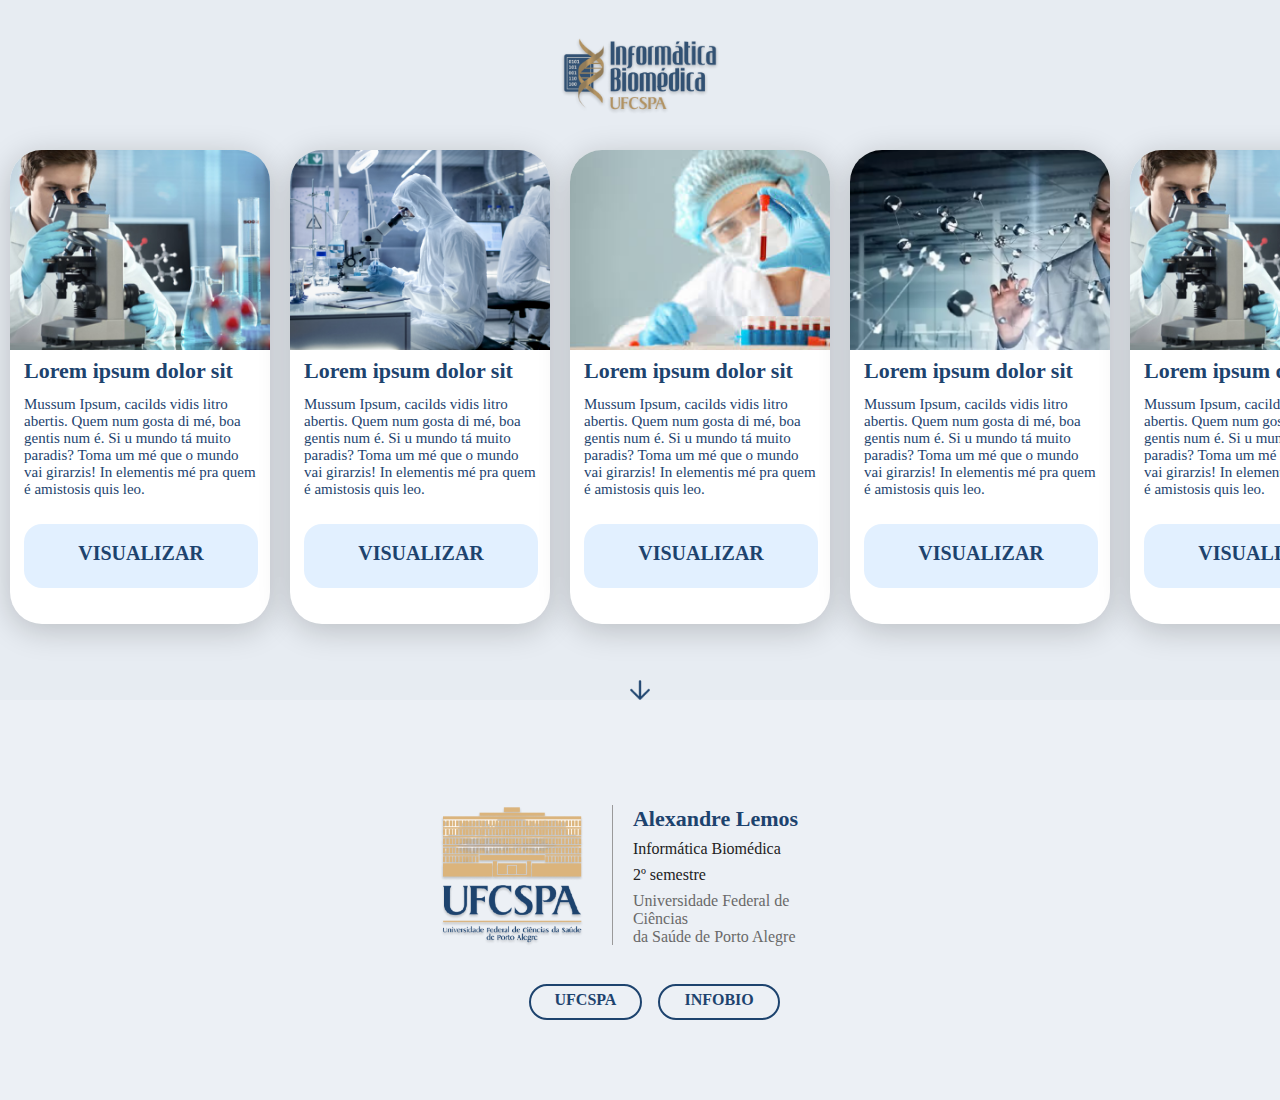
==== index.html @ 5e4c0555 "Add files via upload" ====
<!DOCTYPE html>
<html lang="pt">
    <head>
    <meta charset="UTF-8">
    <meta name="viewport" content="width=device-width, initial-scale=1.0">
    <link rel="icon" href="favicon.ico" type="image/x-icon">
    <meta name="theme-color" content="#E83B78" />
    <meta name="apple-mobile-web-app-status-bar-style" content="#E83B78">
    <meta name="msapplication-navbutton-color" content="#E83B78">
    
    <!-- Primary Meta Tags -->
    <title>Portfólio</title>
    <meta name="title" content="Portfólio - Alexandre Lemos da Silva">
    <meta name="description" content="Portfólio apresentado como componente parcial de avaliação da disciplina Terminologia e Documentação em Saúde, ministrada por Adriana Paz e Graciele Linch.">

    <!-- Open Graph / Facebook -->
    <meta property="og:site_name" content="Portfólio - Alexandre Lemos da Silva">
    <meta property="og:type" content="website">
    <meta property="og:url" content="https://www.lamurescarfs.com.br/">
    <meta property="og:title" content="Portfólio - Alexandre Lemos da Silva">
    <meta property="og:description" content="Portfólio apresentado como componente parcial de avaliação da disciplina Terminologia e Documentação em Saúde, ministrada por Adriana Paz e Graciele Linch.">
    <meta property="og:image:secure_url" itemprop="image" content="https://www.lamurescarfs.com.br/img/carousel/img6.png">
    <meta property="og:updated_time" content="1440432930" />

    <!-- Twitter -->
    <meta property="twitter:card" content="summary_large_image">
    <meta property="twitter:url" content="https://www.lamurescarfs.com.br/">
    <meta property="twitter:title" content="Portfólio - Alexandre Lemos da Silva">
    <meta property="twitter:description" content="Portfólio apresentado como componente parcial de avaliação da disciplina Terminologia e Documentação em Saúde, ministrada por Adriana Paz e Graciele Linch.">
    <meta property="twitter:image" content="https://www.lamurescarfs.com.br/img/carousel/img6.png">
        
    <link rel="stylesheet" href="css/index.css">
    <link href="https://fonts.googleapis.com/css2?family=Antic+Didone&display=swap" rel="stylesheet">
    <link href="https://fonts.googleapis.com/css2?family=Roboto:wght@400;700;900&display=swap" rel="stylesheet">
</head>

<body>
    <header>
        <div id="logo_infobio"></div>
    </header>
    
    <div id="carrosel">
        <div class="cards">
          <div class="animacao">                   
              
            <div class="first">
                <div class="card">
                    <div class="img a"></div>
                    <div class="titulo">Lorem ipsum dolor sit</div>
                    <div class="desc">Mussum Ipsum, cacilds vidis litro abertis. Quem num gosta di mé, boa gentis num é. Si u mundo tá muito paradis? Toma um mé que o mundo vai girarzis! In elementis mé pra quem é amistosis quis leo. </div>
                    <div class="botao" onclick="abrir('card.html')">VISUALIZAR</div>
                </div>
            </div> 
              
            <div>
                <div class="card">
                    <div class="img b"></div>
                    <div class="titulo">Lorem ipsum dolor sit</div>
                    <div class="desc">Mussum Ipsum, cacilds vidis litro abertis. Quem num gosta di mé, boa gentis num é. Si u mundo tá muito paradis? Toma um mé que o mundo vai girarzis! In elementis mé pra quem é amistosis quis leo. </div>
                    <div class="botao" onclick="abrir('card.html')">VISUALIZAR</div>
                </div>
            </div> 
            
            <div>
                <div class="card">
                    <div class="img c"></div>
                    <div class="titulo">Lorem ipsum dolor sit</div>
                    <div class="desc">Mussum Ipsum, cacilds vidis litro abertis. Quem num gosta di mé, boa gentis num é. Si u mundo tá muito paradis? Toma um mé que o mundo vai girarzis! In elementis mé pra quem é amistosis quis leo. </div>
                    <div class="botao" onclick="abrir('card.html')">VISUALIZAR</div>
                </div>
            </div> 
              
            <div>
                <div class="card">
                    <div class="img d"></div>
                    <div class="titulo">Lorem ipsum dolor sit</div>
                    <div class="desc">Mussum Ipsum, cacilds vidis litro abertis. Quem num gosta di mé, boa gentis num é. Si u mundo tá muito paradis? Toma um mé que o mundo vai girarzis! In elementis mé pra quem é amistosis quis leo. </div>
                    <div class="botao" onclick="abrir('card.html')">VISUALIZAR</div>
                </div>
            </div> 
              
            <div>
                <div class="card">
                    <div class="img e"></div>
                    <div class="titulo">Lorem ipsum dolor sit</div>
                    <div class="desc">Mussum Ipsum, cacilds vidis litro abertis. Quem num gosta di mé, boa gentis num é. Si u mundo tá muito paradis? Toma um mé que o mundo vai girarzis! In elementis mé pra quem é amistosis quis leo. </div>
                    <div class="botao" onclick="abrir('card.html')">VISUALIZAR</div>
                </div>
            </div>
              
            <div>
                <div class="card">
                    <div class="img f"></div>
                    <div class="titulo">Lorem ipsum dolor sit</div>
                    <div class="desc">Mussum Ipsum, cacilds vidis litro abertis. Quem num gosta di mé, boa gentis num é. Si u mundo tá muito paradis? Toma um mé que o mundo vai girarzis! In elementis mé pra quem é amistosis quis leo. </div>
                    <div class="botao" onclick="abrir('card.html')">VISUALIZAR</div>
                </div>
            </div> 
              
            <div>
                <div class="card">
                    <div class="img g"></div>
                    <div class="titulo">Lorem ipsum dolor sit</div>
                    <div class="desc">Mussum Ipsum, cacilds vidis litro abertis. Quem num gosta di mé, boa gentis num é. Si u mundo tá muito paradis? Toma um mé que o mundo vai girarzis! In elementis mé pra quem é amistosis quis leo. </div>
                    <div class="botao" onclick="abrir('card.html')">VISUALIZAR</div>
                </div>
            </div> 
             
            <!-- cut -->
          </div>
        </div>
        
        <div id="seta"></div>
    </div>   
    
    <footer>
        <div id="info_cab">
            <div id="logo_ufcspa"></div>
            <div class="linha_div"></div>
            <div class="dados">
                <div class="titulo">Alexandre Lemos</div>
                <div class="texto">Informática Biomédica</div>
                <div class="texto">2º semestre</div>
                <div class="texto2">Universidade Federal de Ciências<br>da Saúde de Porto Alegre</div>
            </div>
        </div>
        
        <div id="botoes_links">
            <div class="rd_botao" onclick="abrir('ufcspa.html')">UFCSPA</div>
            <div class="rd_botao" onclick="abrir('infobio.html')">INFOBIO</div>
        </div>
    </footer>
    
</body>
</html>


<script type="text/javascript" src="js/jquery.min.js"></script>
<script type="text/javascript" src="js/jquery.cookie.js">
</script>
<script type="text/javascript" src="js/carousel.js"></script>
<script>
    window.onload = function () {
        $("html").css('height', 'auto');
        $("html").css('overflow', 'auto');

        $("body").css('height', 'auto');
       
        $("#onLoading").css('opacity', '0');  
        initSmoothScrolling('.cards','smoothscroll');
        
        setTimeout(function() {
            $('#onLoading').css('display', 'none');
        }, 1000);
    };    
    
    function abrir(pagina) {
        document.location.href = pagina;
    }
</script>
---- css/index.css ----
html {
    margin: 0;
    overflow-x: hidden;
    scroll-behavior: smooth;
    height: 100%;
    overflow: hidden;
}

body{
    background-color: #E7ECF2;
    margin: 0;
    overflow-x: hidden;
    animation: animBackBody 50s ease infinite;
    height: 100%;
    overflow: hidden;
}

#carrossel {
    position: relative;
    width: 100%;
}

.animacao {
  width: auto;
  height: 100px;
  font-size: 0px;
}

.animacao > div {
  display: inline-block;
  width: auto;
  float: none;
  padding: 0 10px;
}

header {
    width: 100%;
    height: 150px;
}

#logo_infobio {
    margin-left: auto;
    margin-right: auto;
    width: 160px;
    height: 150px;
    
    background-image: url(../img/logo_infobio.png);
    background-position: center;
    background-repeat: no-repeat;
    background-size: contain;
}

.cards {
    overflow: hidden;
    width: 100%;
    
    margin-top: -28px;
    padding-top: 28px;
    height: 530px;
}

.card {
    width: 260px;
    height: 474px;
    background-color: #FFFFFF;
    box-shadow: 0px 6px 32px rgba(0, 0, 0, 0.2);
    border-radius: 32px;
}

.card .img {
    background-repeat: no-repeat;
    background-size: cover;
    background-position: center;
    
    position: relative;
    width: 260px;
    height: 200px;
    
    background-color: #E2F0FF;
    border-radius: 32px 32px 0px 0px;
}

.card .img.a {
    background-image: url(../img/noticias_min/a.png)
}

.card .img.b {
    background-image: url(../img/noticias_min/b.png)
}

.card .img.c {
    background-image: url(../img/noticias_min/c.png)
}

.card .img.d {
    background-image: url(../img/noticias_min/d.png)
}

.card .img.e {
    background-image: url(../img/noticias_min/a.png)
}

.card .img.f {
    background-image: url(../img/noticias_min/b.png)
}

.card .img.g {
    background-image: url(../img/noticias_min/c.png)
}

.card .titulo {
    position: relative;
    color: #1D436E;
    width: 100%;
    
    font-family: "Roboto Condensed";
    font-size: 22px;
    font-weight: 800;
    
    padding-top: 8px;
    padding-left: 14px;
}

.card .desc {
    position: relative;
    margin: 0px;
    color: #1D436E;
    width: 90%;
    
    font-family: "Roboto Condensed";
    font-size: 15px;
    font-weight: 400;
    
    padding-top: 12px;
    padding-left: 14px;
}

.card .botao {
    width: 90%;
    height: 46px;
    
    
    position: relative;
    left: 14px;
    top: 26px;
    
    
    
    background-color: #E2F0FF;
    border-radius: 18px;
    
    color: #1D436E;
    font-family: "Roboto Condensed";
    text-align: center;
    
    font-size: 20px;
    font-weight: 800;
    padding-top: 18px;
    
    cursor: pointer;
    
    transition: ease 0.25s;
}

.card .botao:hover{
    top: 24px;
    box-shadow: 0px 8px 16px rgba(0, 0, 0, 0.2);
}

#seta {
    width: 20px;
    height: 20px;
    
    margin-left: auto;
    margin-right: auto;
    
    background-image: url(../img/seta.png);
    background-repeat: no-repeat;
    background-position: center;
    background-size: contain;
    
    animation: animSeta 2s infinite;
}

@keyframes animSeta {
    0%, 100% {
        margin-top: 0px;
        margin-bottom: 32px;
    }
    50% {
        margin-top: -12px;
        margin-bottom: 44px;
    }
}

footer {
    width: 100%;
    height: 350px;
    
    padding-top: 50px;
    
    background-color: #ECF0F5;
}

#info_cab {
    width: 415px;
    height: 250px;
    
    margin-left: auto;
    margin-right: auto;
    
    display: flex;
    flex-direction: row;
}

#logo_ufcspa {
    width: 160px;
    height: 250px;
    
    background-image: url(../img/logo_ufcspa.png);
    background-position: center;
    background-repeat: no-repeat;
    background-size: contain;
}

.linha_div {
    width: 1px;
    height: 140px;
    
    margin-top: calc((250px - 140px)/2);
    
    background-color: #9A9A9A;
    margin-left: 20px;
}

#info_cab .dados {
    margin-left: 20px;
    margin-top: 56px;
    
    font-family: "Roboto Condensed";
    font-size: 16px;
}

#info_cab .dados div {
    margin-bottom: 8px;
}

.dados .titulo {
    color: #1D436E;
    font-size: 22px;
    font-weight: 600;
}

.dados .texto {
    color: #222222;
    font-weight: 400;
}

.dados .texto2 {
    color: #696969;
    font-weight: 400;
}

#botoes_links {
    width: 223px;
    height: 32px;
    
    margin-top: -14px;
    margin-left: auto;
    margin-right: auto;
    
    display: flex;
    align-items: center;
}

.rd_botao {
    height: 27px;
    width: auto;
    
    padding-left: 24px;
    padding-right: 24px;
    padding-top: 5px;
    
    font-family: "Roboto Condensed";
    font-weight: 600;
    font-size: 16px;
    
    border-style: solid;
    border-width: 2px;
    border-radius: 26px;
    border-color: #1D436E;
    color: #1D436E;
    
    cursor: pointer;
    transition: ease 0.2s;
}

.rd_botao:hover {
    background-color: #1D436E;
    color: #FFFFFF;
}

.rd_botao + .rd_botao {
    margin-left: 16px;
}
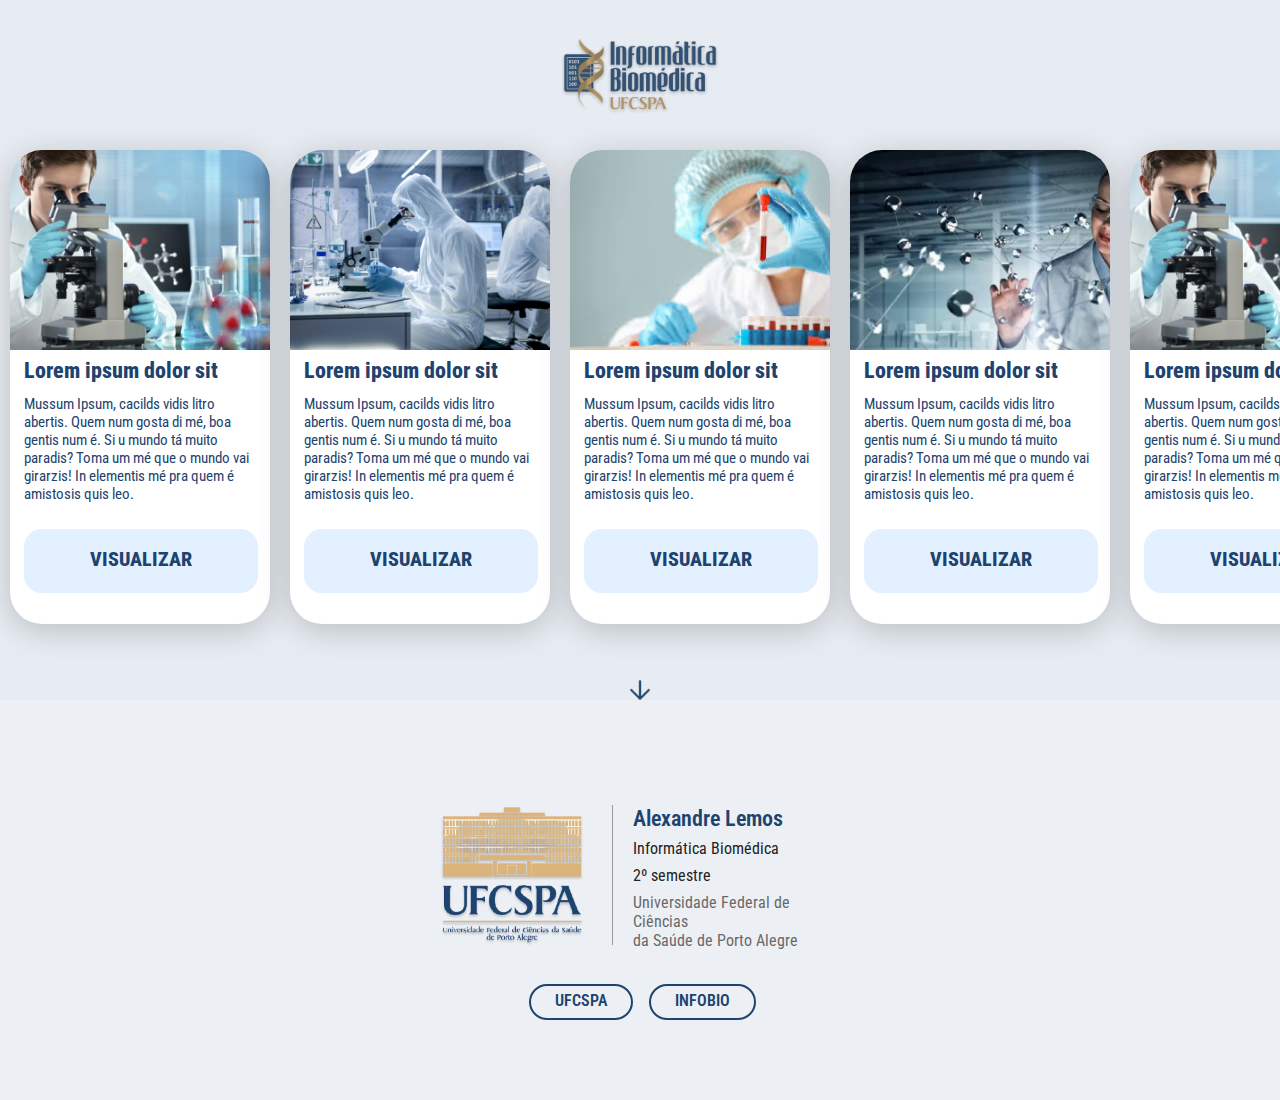
==== commit 84549d06: "Add files via upload" ====
--- a/index.html
+++ b/index.html
@@ -31,7 +31,7 @@
         
     <link rel="stylesheet" href="css/index.css">
     <link href="https://fonts.googleapis.com/css2?family=Antic+Didone&display=swap" rel="stylesheet">
-    <link href="https://fonts.googleapis.com/css2?family=Roboto:wght@400;700;900&display=swap" rel="stylesheet">
+    <link href="https://fonts.googleapis.com/css2?family=Roboto Condensed:wght@400;700;900&display=swap" rel="stylesheet">
 </head>
 
 <body>
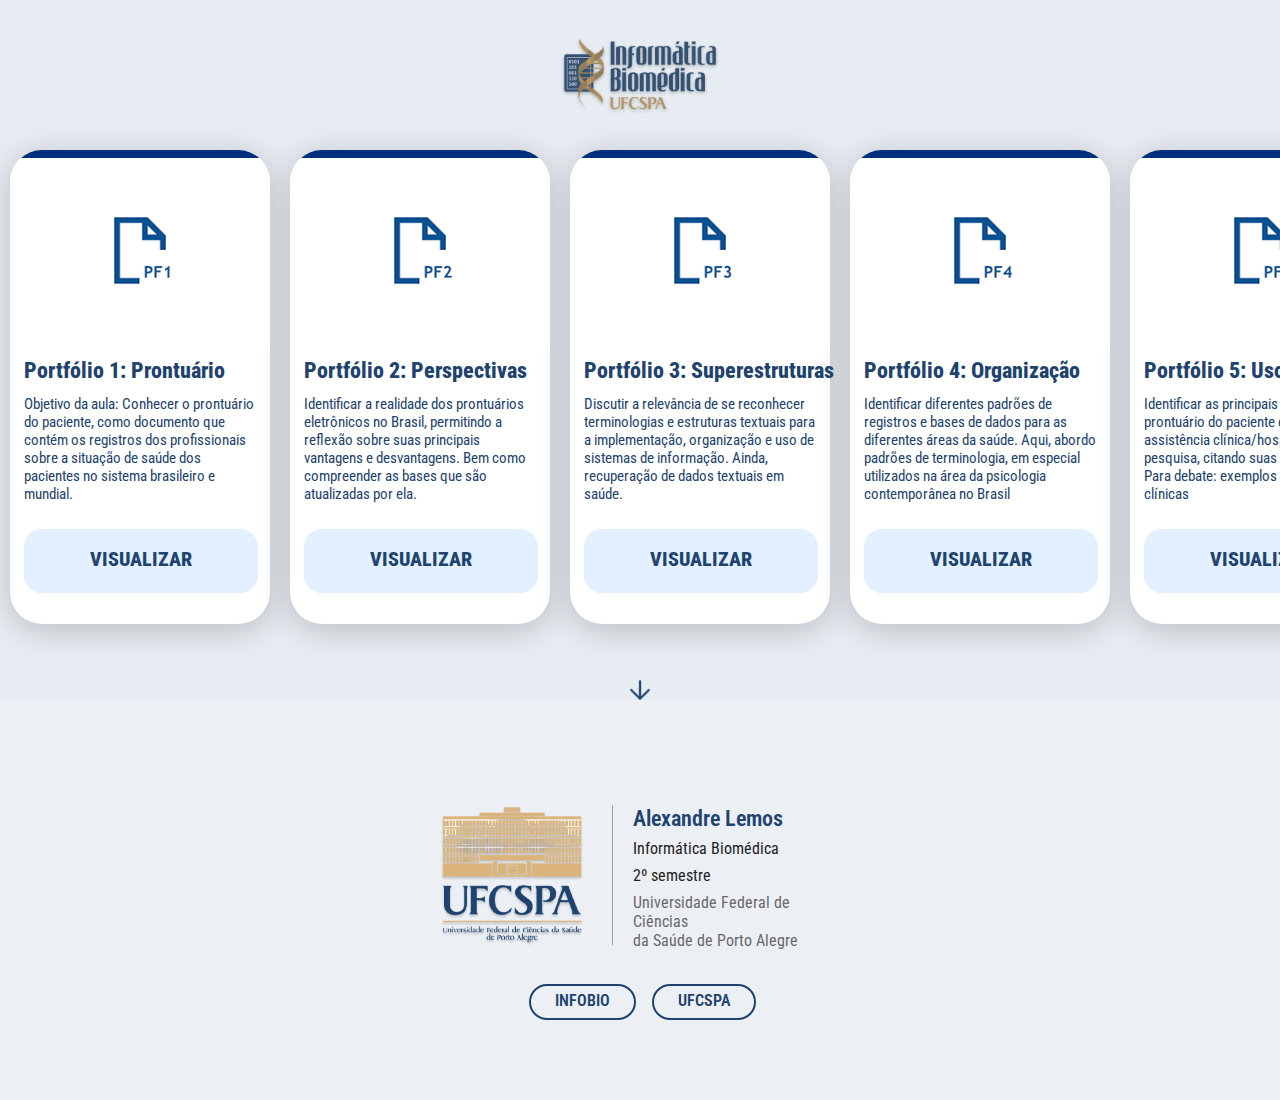
==== commit 92e1c0ac: "Add files via upload" ====
--- a/index.html
+++ b/index.html
@@ -12,22 +12,6 @@
     <title>Portfólio</title>
     <meta name="title" content="Portfólio - Alexandre Lemos da Silva">
     <meta name="description" content="Portfólio apresentado como componente parcial de avaliação da disciplina Terminologia e Documentação em Saúde, ministrada por Adriana Paz e Graciele Linch.">
-
-    <!-- Open Graph / Facebook -->
-    <meta property="og:site_name" content="Portfólio - Alexandre Lemos da Silva">
-    <meta property="og:type" content="website">
-    <meta property="og:url" content="https://www.lamurescarfs.com.br/">
-    <meta property="og:title" content="Portfólio - Alexandre Lemos da Silva">
-    <meta property="og:description" content="Portfólio apresentado como componente parcial de avaliação da disciplina Terminologia e Documentação em Saúde, ministrada por Adriana Paz e Graciele Linch.">
-    <meta property="og:image:secure_url" itemprop="image" content="https://www.lamurescarfs.com.br/img/carousel/img6.png">
-    <meta property="og:updated_time" content="1440432930" />
-
-    <!-- Twitter -->
-    <meta property="twitter:card" content="summary_large_image">
-    <meta property="twitter:url" content="https://www.lamurescarfs.com.br/">
-    <meta property="twitter:title" content="Portfólio - Alexandre Lemos da Silva">
-    <meta property="twitter:description" content="Portfólio apresentado como componente parcial de avaliação da disciplina Terminologia e Documentação em Saúde, ministrada por Adriana Paz e Graciele Linch.">
-    <meta property="twitter:image" content="https://www.lamurescarfs.com.br/img/carousel/img6.png">
         
     <link rel="stylesheet" href="css/index.css">
     <link href="https://fonts.googleapis.com/css2?family=Antic+Didone&display=swap" rel="stylesheet">
@@ -36,7 +20,7 @@
 
 <body>
     <header>
-        <div id="logo_infobio"></div>
+        <div  id="logo_infobio" onclick="abrir('main.html')"></div>
     </header>
     
     <div id="carrosel">
@@ -46,63 +30,63 @@
             <div class="first">
                 <div class="card">
                     <div class="img a"></div>
-                    <div class="titulo">Lorem ipsum dolor sit</div>
-                    <div class="desc">Mussum Ipsum, cacilds vidis litro abertis. Quem num gosta di mé, boa gentis num é. Si u mundo tá muito paradis? Toma um mé que o mundo vai girarzis! In elementis mé pra quem é amistosis quis leo. </div>
-                    <div class="botao" onclick="abrir('card.html')">VISUALIZAR</div>
+                    <div class="titulo">Portfólio 1: Prontuário</div>
+                    <div class="desc">Objetivo da aula: Conhecer o prontuário do paciente, como documento que contém os registros dos profissionais sobre a situação de saúde dos pacientes no sistema brasileiro e mundial.</div>
+                    <div class="botao" onclick="abrir('html/pf1.html')">VISUALIZAR</div>
                 </div>
             </div> 
               
             <div>
                 <div class="card">
                     <div class="img b"></div>
-                    <div class="titulo">Lorem ipsum dolor sit</div>
-                    <div class="desc">Mussum Ipsum, cacilds vidis litro abertis. Quem num gosta di mé, boa gentis num é. Si u mundo tá muito paradis? Toma um mé que o mundo vai girarzis! In elementis mé pra quem é amistosis quis leo. </div>
-                    <div class="botao" onclick="abrir('card.html')">VISUALIZAR</div>
+                    <div class="titulo">Portfólio 2: Perspectivas</div>
+                    <div class="desc">Identificar a realidade dos prontuários eletrônicos no Brasil, permitindo a reflexão sobre  suas principais vantagens e desvantagens. Bem como compreender as bases que são atualizadas por ela.</div>
+                    <div class="botao" onclick="abrir('html/pf2.html')">VISUALIZAR</div>
                 </div>
             </div> 
             
             <div>
                 <div class="card">
                     <div class="img c"></div>
-                    <div class="titulo">Lorem ipsum dolor sit</div>
-                    <div class="desc">Mussum Ipsum, cacilds vidis litro abertis. Quem num gosta di mé, boa gentis num é. Si u mundo tá muito paradis? Toma um mé que o mundo vai girarzis! In elementis mé pra quem é amistosis quis leo. </div>
-                    <div class="botao" onclick="abrir('card.html')">VISUALIZAR</div>
+                    <div class="titulo">Portfólio 3: Superestruturas</div>
+                    <div class="desc">Discutir a relevância de se reconhecer terminologias e estruturas textuais para a implementação, organização e uso de sistemas de informação. Ainda, recuperação de dados textuais em saúde. </div>
+                    <div class="botao" onclick="abrir('html/pf3.html')">VISUALIZAR</div>
                 </div>
             </div> 
               
             <div>
                 <div class="card">
                     <div class="img d"></div>
-                    <div class="titulo">Lorem ipsum dolor sit</div>
-                    <div class="desc">Mussum Ipsum, cacilds vidis litro abertis. Quem num gosta di mé, boa gentis num é. Si u mundo tá muito paradis? Toma um mé que o mundo vai girarzis! In elementis mé pra quem é amistosis quis leo. </div>
-                    <div class="botao" onclick="abrir('card.html')">VISUALIZAR</div>
+                    <div class="titulo">Portfólio 4: Organização</div>
+                    <div class="desc">Identificar diferentes padrões de registros e bases de dados para as diferentes áreas da saúde. Aqui, abordo padrões de terminologia, em especial utilizados na área da psicologia contemporânea no Brasil </div>
+                    <div class="botao" onclick="abrir('html/pf4.html')">VISUALIZAR</div>
                 </div>
             </div> 
               
             <div>
                 <div class="card">
                     <div class="img e"></div>
-                    <div class="titulo">Lorem ipsum dolor sit</div>
-                    <div class="desc">Mussum Ipsum, cacilds vidis litro abertis. Quem num gosta di mé, boa gentis num é. Si u mundo tá muito paradis? Toma um mé que o mundo vai girarzis! In elementis mé pra quem é amistosis quis leo. </div>
-                    <div class="botao" onclick="abrir('card.html')">VISUALIZAR</div>
+                    <div class="titulo">Portfólio 5: Usos</div>
+                    <div class="desc">Identificar as principais funções do prontuário do paciente enquanto assistência clínica/hospitalar, ensino e pesquisa, citando suas consequências. Para debate: exemplos de pesquisas clínicas </div>
+                    <div class="botao" onclick="abrir('html/pf5.html')">VISUALIZAR</div>
                 </div>
             </div>
               
             <div>
                 <div class="card">
                     <div class="img f"></div>
-                    <div class="titulo">Lorem ipsum dolor sit</div>
-                    <div class="desc">Mussum Ipsum, cacilds vidis litro abertis. Quem num gosta di mé, boa gentis num é. Si u mundo tá muito paradis? Toma um mé que o mundo vai girarzis! In elementis mé pra quem é amistosis quis leo. </div>
-                    <div class="botao" onclick="abrir('card.html')">VISUALIZAR</div>
+                    <div class="titulo">Portfólio 6: Ética</div>
+                    <div class="desc">Reconhecer as atribuições desse profissional no cerne da equipe de saúde, quanto ao registro de informações geradas pelo próprio e a visualização de informações registradas por outros profissionais. </div>
+                    <div class="botao" onclick="abrir('html/pf6.html')">VISUALIZAR</div>
                 </div>
             </div> 
               
             <div>
                 <div class="card">
                     <div class="img g"></div>
-                    <div class="titulo">Lorem ipsum dolor sit</div>
-                    <div class="desc">Mussum Ipsum, cacilds vidis litro abertis. Quem num gosta di mé, boa gentis num é. Si u mundo tá muito paradis? Toma um mé que o mundo vai girarzis! In elementis mé pra quem é amistosis quis leo. </div>
-                    <div class="botao" onclick="abrir('card.html')">VISUALIZAR</div>
+                    <div class="titulo">Portfólio 7: Certificação </div>
+                    <div class="desc">Compreender os conceitos, normas e condições de certificação do prontuário para manter o sigilo das informações proveniente da prática dos profissionais de saúde quanto aos registros. </div>
+                    <div class="botao" onclick="abrir('html/pf7.html')">VISUALIZAR</div>
                 </div>
             </div> 
              
@@ -126,8 +110,8 @@
         </div>
         
         <div id="botoes_links">
-            <div class="rd_botao" onclick="abrir('ufcspa.html')">UFCSPA</div>
-            <div class="rd_botao" onclick="abrir('infobio.html')">INFOBIO</div>
+            <div class="rd_botao" onclick="abrir('https://horizontes.sbc.org.br/index.php/2020/12/infoque-conhecendo-o-incompreendido-curso-de-informatica-biomedica/')">INFOBIO</div>
+            <div class="rd_botao" onclick="abrir('https://www.ufcspa.edu.br/sobre-a-ufcspa/quem-somos')">UFCSPA</div>
         </div>
     </footer>
     
--- a/css/index.css
+++ b/css/index.css
@@ -3,7 +3,6 @@
     overflow-x: hidden;
     scroll-behavior: smooth;
     height: 100%;
-    overflow: hidden;
 }
 
 body{
@@ -12,7 +11,6 @@
     overflow-x: hidden;
     animation: animBackBody 50s ease infinite;
     height: 100%;
-    overflow: hidden;
 }
 
 #carrossel {
@@ -80,32 +78,32 @@
     border-radius: 32px 32px 0px 0px;
 }
 
-.card .img.a {
-    background-image: url(../img/noticias_min/a.png)
-}
-
-.card .img.b {
-    background-image: url(../img/noticias_min/b.png)
-}
-
-.card .img.c {
-    background-image: url(../img/noticias_min/c.png)
-}
-
-.card .img.d {
-    background-image: url(../img/noticias_min/d.png)
-}
-
-.card .img.e {
-    background-image: url(../img/noticias_min/a.png)
-}
-
-.card .img.f {
-    background-image: url(../img/noticias_min/b.png)
-}
-
-.card .img.g {
-    background-image: url(../img/noticias_min/c.png)
+.card .a {
+    background-image: url(../img/noticias_min/img1.png)
+}
+
+.card .b {
+    background-image: url(../img/noticias_min/img2.png)
+}
+
+.card .c {
+    background-image: url(../img/noticias_min/img3.png)
+}
+
+.card .d {
+    background-image: url(../img/noticias_min/img4.png)
+}
+
+.card .e {
+    background-image: url(../img/noticias_min/img5.png)
+}
+
+.card .f {
+    background-image: url(../img/noticias_min/img6.png)
+}
+
+.card .g {
+    background-image: url(../img/noticias_min/img7.png)
 }
 
 .card .titulo {
@@ -149,7 +147,7 @@
     background-color: #E2F0FF;
     border-radius: 18px;
     
-    color: #1D436E;
+    color: rgb(29, 67, 110);
     font-family: "Roboto Condensed";
     text-align: center;
     
@@ -302,4 +300,50 @@
 
 .rd_botao + .rd_botao {
     margin-left: 16px;
+}
+
+#pdfframe{
+    display: block;
+    text-align: center;
+    
+    border: 0px none #ffffff;
+    
+    box-shadow: 0px 6px 32px rgba(0, 0, 0, 0.2);
+    border-radius: 32px;
+    
+    margin-bottom: 100px;
+}
+
+::-webkit-scrollbar {
+  width: 10px;
+  height: 10px;
+}
+::-webkit-scrollbar-button {
+  width: 11px;
+  height: 11px;
+}
+::-webkit-scrollbar-thumb {
+  background: #bebebe;
+  border: 0px none #ffffff;
+  border-radius: 27px;
+}
+::-webkit-scrollbar-thumb:hover {
+  background: #aeaeae;
+}
+::-webkit-scrollbar-thumb:active {
+  background: #9e9e9e;
+}
+::-webkit-scrollbar-track {
+  background: rgba(0, 0, 0, 0);
+  border: 0px none #ffffff;
+  border-radius: 50px;
+}
+::-webkit-scrollbar-track:hover {
+  background: rgba(0, 0, 0, 0);
+}
+::-webkit-scrollbar-track:active {
+  background: rgba(0, 0, 0, 0);
+}
+::-webkit-scrollbar-corner {
+  background: transparent;
 }